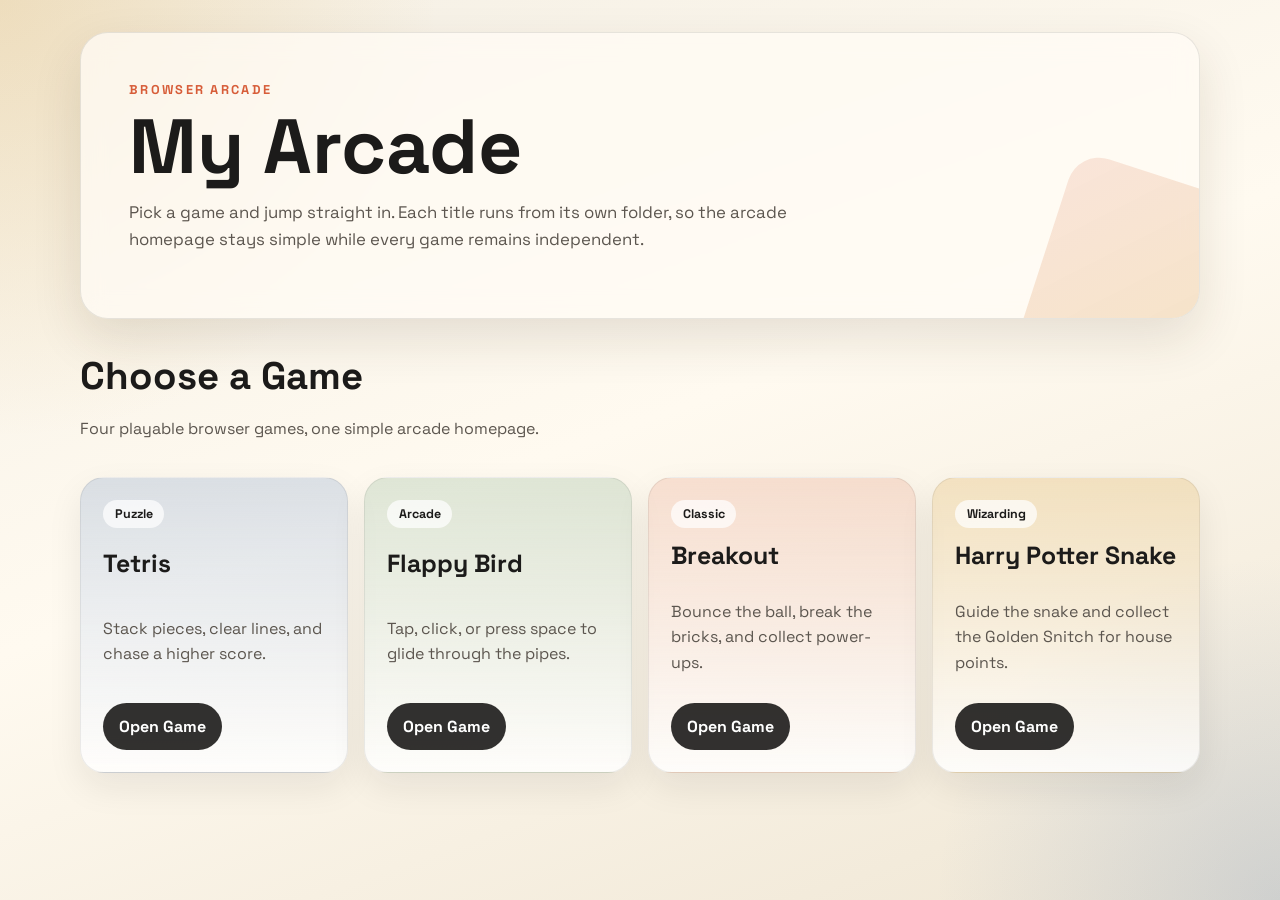
==== index.html @ aff058ff "Initial arcade website" ====
<!DOCTYPE html>
<html lang="en">
  <head>
    <meta charset="UTF-8" />
    <meta name="viewport" content="width=device-width, initial-scale=1.0" />
    <title>My Arcade</title>
    <link rel="preconnect" href="https://fonts.googleapis.com" />
    <link rel="preconnect" href="https://fonts.gstatic.com" crossorigin />
    <link
      href="https://fonts.googleapis.com/css2?family=Space+Grotesk:wght@400;500;700&display=swap"
      rel="stylesheet"
    />
    <link rel="stylesheet" href="style.css" />
  </head>
  <body>
    <div class="page-shell">
      <header class="hero">
        <p class="eyebrow">Browser Arcade</p>
        <h1>My Arcade</h1>
        <p class="hero-copy">
          Pick a game and jump straight in. Each title runs from its own folder,
          so the arcade homepage stays simple while every game remains
          independent.
        </p>
      </header>

      <main>
        <section class="games-section" aria-labelledby="games-heading">
          <div class="section-heading">
            <h2 id="games-heading">Choose a Game</h2>
            <p>Four playable browser games, one simple arcade homepage.</p>
          </div>

          <div class="game-grid">
            <a class="game-card tetris-card" href="./games/tetris/">
              <span class="game-tag">Puzzle</span>
              <h3>Tetris</h3>
              <p>Stack pieces, clear lines, and chase a higher score.</p>
              <span class="game-link">Open Game</span>
            </a>

            <a class="game-card flappy-card" href="./games/flappy-bird/">
              <span class="game-tag">Arcade</span>
              <h3>Flappy Bird</h3>
              <p>Tap, click, or press space to glide through the pipes.</p>
              <span class="game-link">Open Game</span>
            </a>

            <a class="game-card breakout-card" href="./games/breakout/">
              <span class="game-tag">Classic</span>
              <h3>Breakout</h3>
              <p>Bounce the ball, break the bricks, and collect power-ups.</p>
              <span class="game-link">Open Game</span>
            </a>

            <a class="game-card snake-card" href="./games/snake/">
              <span class="game-tag">Wizarding</span>
              <h3>Harry Potter Snake</h3>
              <p>Guide the snake and collect the Golden Snitch for house points.</p>
              <span class="game-link">Open Game</span>
            </a>
          </div>
        </section>
      </main>
    </div>

    <script src="script.js"></script>
  </body>
</html>
---- style.css ----
:root {
  --bg: #f4efe4;
  --bg-accent: #fffaf0;
  --surface: rgba(255, 252, 245, 0.76);
  --surface-strong: #fffdf8;
  --text: #1c1b1a;
  --muted: #5c564f;
  --border: rgba(28, 27, 26, 0.1);
  --shadow: 0 20px 50px rgba(59, 43, 15, 0.12);
  --gold: #d9a441;
  --red: #d75d39;
  --blue: #3d6db5;
  --green: #4d8b5f;
}

* {
  box-sizing: border-box;
}

html {
  scroll-behavior: smooth;
}

body {
  margin: 0;
  min-height: 100vh;
  font-family: "Space Grotesk", sans-serif;
  color: var(--text);
  background:
    radial-gradient(circle at top left, rgba(217, 164, 65, 0.24), transparent 28%),
    radial-gradient(circle at bottom right, rgba(61, 109, 181, 0.18), transparent 22%),
    linear-gradient(160deg, var(--bg) 0%, var(--bg-accent) 48%, #efe6d4 100%);
}

a {
  color: inherit;
  text-decoration: none;
}

.page-shell {
  width: min(1120px, calc(100% - 2rem));
  margin: 0 auto;
  padding: 2rem 0 3rem;
}

.hero,
.game-page {
  background: var(--surface);
  border: 1px solid var(--border);
  border-radius: 28px;
  box-shadow: var(--shadow);
  backdrop-filter: blur(12px);
}

.hero {
  padding: 3rem;
  position: relative;
  overflow: hidden;
  animation: fadeUp 700ms ease-out both;
}

.hero::after {
  content: "";
  position: absolute;
  inset: auto -60px -80px auto;
  width: 220px;
  height: 220px;
  background: linear-gradient(135deg, rgba(215, 93, 57, 0.14), rgba(217, 164, 65, 0.28));
  border-radius: 32px;
  transform: rotate(18deg);
}

.eyebrow {
  margin: 0 0 0.75rem;
  text-transform: uppercase;
  letter-spacing: 0.18em;
  font-size: 0.8rem;
  color: var(--red);
  font-weight: 700;
}

h1,
h2,
h3 {
  margin: 0;
}

h1 {
  font-size: clamp(2.5rem, 6vw, 4.8rem);
  line-height: 0.95;
  max-width: 9ch;
}

.hero-copy,
.section-heading p,
.game-card p,
.placeholder-copy,
.placeholder-note {
  color: var(--muted);
  line-height: 1.6;
}

.hero-copy {
  max-width: 42rem;
  font-size: 1.05rem;
  margin-top: 1rem;
}

.games-section {
  margin-top: 1.5rem;
}

.section-heading {
  padding: 0.5rem 0 1.25rem;
}

.section-heading h2 {
  font-size: clamp(1.6rem, 3vw, 2.4rem);
}

.game-grid {
  display: grid;
  grid-template-columns: repeat(4, minmax(0, 1fr));
  gap: 1rem;
}

.game-card {
  min-height: 220px;
  padding: 1.4rem;
  border-radius: 24px;
  border: 1px solid rgba(28, 27, 26, 0.08);
  background: rgba(255, 255, 255, 0.72);
  box-shadow: 0 14px 35px rgba(28, 27, 26, 0.08);
  display: flex;
  flex-direction: column;
  justify-content: space-between;
  gap: 0.75rem;
  transform: translateY(20px);
  opacity: 0;
  transition:
    transform 180ms ease,
    box-shadow 180ms ease,
    border-color 180ms ease;
}

.game-card.visible {
  transform: translateY(0);
  opacity: 1;
}

.game-card:hover,
.game-card:focus-visible {
  transform: translateY(-6px);
  box-shadow: 0 22px 40px rgba(28, 27, 26, 0.14);
  border-color: rgba(28, 27, 26, 0.16);
}

.game-tag {
  display: inline-flex;
  align-items: center;
  width: fit-content;
  padding: 0.35rem 0.7rem;
  border-radius: 999px;
  font-size: 0.78rem;
  font-weight: 700;
  background: rgba(255, 255, 255, 0.72);
}

.game-card h3 {
  font-size: 1.55rem;
}

.game-link,
.back-button {
  display: inline-flex;
  align-items: center;
  justify-content: center;
  width: fit-content;
  padding: 0.8rem 1rem;
  border-radius: 999px;
  font-weight: 700;
  transition: transform 180ms ease, background-color 180ms ease;
}

.game-link {
  background: rgba(28, 27, 26, 0.9);
  color: white;
}

.game-card:hover .game-link,
.back-button:hover,
.back-button:focus-visible {
  transform: translateY(-2px);
}

.tetris-card {
  background: linear-gradient(180deg, rgba(61, 109, 181, 0.18), rgba(255, 255, 255, 0.82));
}

.flappy-card {
  background: linear-gradient(180deg, rgba(77, 139, 95, 0.18), rgba(255, 255, 255, 0.82));
}

.breakout-card {
  background: linear-gradient(180deg, rgba(215, 93, 57, 0.16), rgba(255, 255, 255, 0.82));
}

.snake-card {
  background: linear-gradient(180deg, rgba(217, 164, 65, 0.24), rgba(255, 255, 255, 0.82));
}

.game-page {
  margin-top: 2.5rem;
  padding: 2.5rem;
  animation: fadeUp 600ms ease-out both;
}

.back-button {
  margin-bottom: 1.5rem;
  background: #1c1b1a;
  color: white;
}

.back-button.light {
  background: white;
  color: #1c1b1a;
}

.placeholder-badge {
  display: inline-flex;
  margin-bottom: 1rem;
  padding: 0.45rem 0.8rem;
  border-radius: 999px;
  background: rgba(255, 255, 255, 0.65);
  font-size: 0.8rem;
  font-weight: 700;
  text-transform: uppercase;
  letter-spacing: 0.08em;
}

.placeholder-title {
  font-size: clamp(2rem, 5vw, 3.6rem);
  margin-bottom: 0.75rem;
}

.placeholder-copy {
  max-width: 42rem;
  font-size: 1.05rem;
}

.placeholder-shell {
  margin-top: 2rem;
  padding: 1.5rem;
  border-radius: 24px;
  border: 1px dashed rgba(28, 27, 26, 0.18);
  background: rgba(255, 255, 255, 0.48);
}

.placeholder-frame {
  min-height: 300px;
  border-radius: 20px;
  border: 1px solid rgba(28, 27, 26, 0.08);
  background:
    linear-gradient(135deg, rgba(255, 255, 255, 0.88), rgba(248, 241, 227, 0.82));
  display: grid;
  place-items: center;
  text-align: center;
  padding: 1.5rem;
}

.placeholder-frame h2 {
  margin-bottom: 0.6rem;
}

.placeholder-note {
  margin: 0 auto;
  max-width: 32rem;
}

.wizard-theme {
  background:
    radial-gradient(circle at top left, rgba(217, 164, 65, 0.18), transparent 24%),
    linear-gradient(180deg, rgba(73, 92, 56, 0.2), rgba(255, 255, 255, 0.86));
}

@keyframes fadeUp {
  from {
    opacity: 0;
    transform: translateY(24px);
  }

  to {
    opacity: 1;
    transform: translateY(0);
  }
}

@media (max-width: 960px) {
  .game-grid {
    grid-template-columns: repeat(2, minmax(0, 1fr));
  }

  .hero,
  .game-page {
    padding: 2rem;
  }
}

@media (max-width: 600px) {
  .page-shell {
    width: min(100% - 1rem, 1120px);
    padding-top: 0.75rem;
  }

  .game-grid {
    grid-template-columns: 1fr;
  }

  .hero,
  .game-page {
    padding: 1.25rem;
    border-radius: 22px;
  }

  .placeholder-shell {
    padding: 1rem;
  }

  .placeholder-frame {
    min-height: 240px;
  }
}
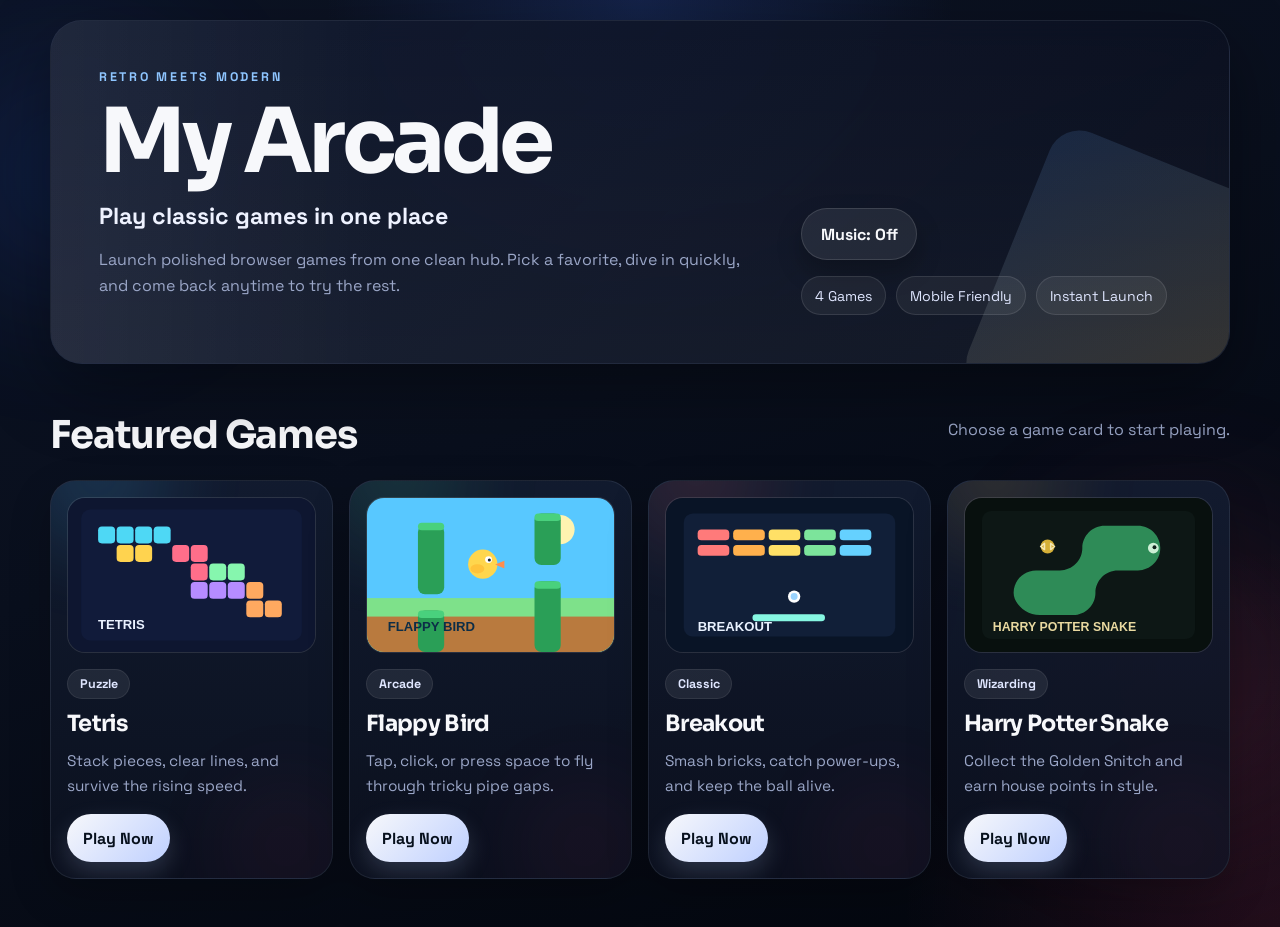
==== commit d6163d33: "Enhance arcade homepage UI" ====
--- a/index.html
+++ b/index.html
@@ -7,57 +7,114 @@
     <link rel="preconnect" href="https://fonts.googleapis.com" />
     <link rel="preconnect" href="https://fonts.gstatic.com" crossorigin />
     <link
-      href="https://fonts.googleapis.com/css2?family=Space+Grotesk:wght@400;500;700&display=swap"
+      href="https://fonts.googleapis.com/css2?family=Space+Grotesk:wght@400;500;700&family=Sora:wght@600;700;800&display=swap"
       rel="stylesheet"
     />
     <link rel="stylesheet" href="style.css" />
   </head>
   <body>
+    <div class="background-orb orb-one" aria-hidden="true"></div>
+    <div class="background-orb orb-two" aria-hidden="true"></div>
+
     <div class="page-shell">
       <header class="hero">
-        <p class="eyebrow">Browser Arcade</p>
-        <h1>My Arcade</h1>
-        <p class="hero-copy">
-          Pick a game and jump straight in. Each title runs from its own folder,
-          so the arcade homepage stays simple while every game remains
-          independent.
-        </p>
+        <div class="hero-copy-block">
+          <p class="eyebrow">Retro Meets Modern</p>
+          <h1>My Arcade</h1>
+          <p class="hero-subtitle">Play classic games in one place</p>
+          <p class="hero-copy">
+            Launch polished browser games from one clean hub. Pick a favorite,
+            dive in quickly, and come back anytime to try the rest.
+          </p>
+        </div>
+
+        <div class="hero-actions">
+          <button
+            id="musicToggle"
+            class="music-toggle"
+            type="button"
+            aria-pressed="false"
+          >
+            Music: Off
+          </button>
+          <div class="hero-badge-strip" aria-label="Arcade highlights">
+            <span>4 Games</span>
+            <span>Mobile Friendly</span>
+            <span>Instant Launch</span>
+          </div>
+        </div>
       </header>
 
       <main>
         <section class="games-section" aria-labelledby="games-heading">
           <div class="section-heading">
-            <h2 id="games-heading">Choose a Game</h2>
-            <p>Four playable browser games, one simple arcade homepage.</p>
+            <h2 id="games-heading">Featured Games</h2>
+            <p>Choose a game card to start playing.</p>
           </div>
 
           <div class="game-grid">
             <a class="game-card tetris-card" href="./games/tetris/">
-              <span class="game-tag">Puzzle</span>
-              <h3>Tetris</h3>
-              <p>Stack pieces, clear lines, and chase a higher score.</p>
-              <span class="game-link">Open Game</span>
+              <div class="game-thumb-wrap">
+                <img
+                  class="game-thumb"
+                  src="./assets/images/tetris-thumb.svg"
+                  alt="Colorful Tetris blocks thumbnail"
+                />
+              </div>
+              <div class="game-card-copy">
+                <span class="game-tag">Puzzle</span>
+                <h3>Tetris</h3>
+                <p>Stack pieces, clear lines, and survive the rising speed.</p>
+              </div>
+              <span class="game-link">Play Now</span>
             </a>
 
             <a class="game-card flappy-card" href="./games/flappy-bird/">
-              <span class="game-tag">Arcade</span>
-              <h3>Flappy Bird</h3>
-              <p>Tap, click, or press space to glide through the pipes.</p>
-              <span class="game-link">Open Game</span>
+              <div class="game-thumb-wrap">
+                <img
+                  class="game-thumb"
+                  src="./assets/images/flappy-thumb.svg"
+                  alt="Flappy Bird inspired flying scene thumbnail"
+                />
+              </div>
+              <div class="game-card-copy">
+                <span class="game-tag">Arcade</span>
+                <h3>Flappy Bird</h3>
+                <p>Tap, click, or press space to fly through tricky pipe gaps.</p>
+              </div>
+              <span class="game-link">Play Now</span>
             </a>
 
             <a class="game-card breakout-card" href="./games/breakout/">
-              <span class="game-tag">Classic</span>
-              <h3>Breakout</h3>
-              <p>Bounce the ball, break the bricks, and collect power-ups.</p>
-              <span class="game-link">Open Game</span>
+              <div class="game-thumb-wrap">
+                <img
+                  class="game-thumb"
+                  src="./assets/images/breakout-thumb.svg"
+                  alt="Breakout paddle and brick wall thumbnail"
+                />
+              </div>
+              <div class="game-card-copy">
+                <span class="game-tag">Classic</span>
+                <h3>Breakout</h3>
+                <p>Smash bricks, catch power-ups, and keep the ball alive.</p>
+              </div>
+              <span class="game-link">Play Now</span>
             </a>
 
             <a class="game-card snake-card" href="./games/snake/">
-              <span class="game-tag">Wizarding</span>
-              <h3>Harry Potter Snake</h3>
-              <p>Guide the snake and collect the Golden Snitch for house points.</p>
-              <span class="game-link">Open Game</span>
+              <div class="game-thumb-wrap">
+                <img
+                  class="game-thumb"
+                  src="./assets/images/snake-thumb.svg"
+                  alt="Harry Potter themed snake game thumbnail"
+                />
+              </div>
+              <div class="game-card-copy">
+                <span class="game-tag">Wizarding</span>
+                <h3>Harry Potter Snake</h3>
+                <p>Collect the Golden Snitch and earn house points in style.</p>
+              </div>
+              <span class="game-link">Play Now</span>
             </a>
           </div>
         </section>
--- a/style.css
+++ b/style.css
@@ -1,16 +1,17 @@
 :root {
-  --bg: #f4efe4;
-  --bg-accent: #fffaf0;
-  --surface: rgba(255, 252, 245, 0.76);
-  --surface-strong: #fffdf8;
-  --text: #1c1b1a;
-  --muted: #5c564f;
-  --border: rgba(28, 27, 26, 0.1);
-  --shadow: 0 20px 50px rgba(59, 43, 15, 0.12);
-  --gold: #d9a441;
-  --red: #d75d39;
-  --blue: #3d6db5;
-  --green: #4d8b5f;
+  --bg: #070b16;
+  --bg-deep: #03060d;
+  --surface: rgba(10, 16, 30, 0.74);
+  --surface-strong: rgba(15, 24, 44, 0.92);
+  --surface-soft: rgba(255, 255, 255, 0.06);
+  --text: #f7f8fb;
+  --muted: #9aa6c7;
+  --border: rgba(148, 163, 184, 0.14);
+  --shadow: 0 24px 70px rgba(0, 0, 0, 0.38);
+  --glow-blue: rgba(95, 161, 255, 0.42);
+  --glow-pink: rgba(255, 75, 130, 0.3);
+  --glow-gold: rgba(255, 197, 76, 0.34);
+  --hero-gradient: linear-gradient(135deg, rgba(19, 27, 49, 0.94), rgba(9, 14, 28, 0.88));
 }
 
 * {
@@ -27,9 +28,10 @@
   font-family: "Space Grotesk", sans-serif;
   color: var(--text);
   background:
-    radial-gradient(circle at top left, rgba(217, 164, 65, 0.24), transparent 28%),
-    radial-gradient(circle at bottom right, rgba(61, 109, 181, 0.18), transparent 22%),
-    linear-gradient(160deg, var(--bg) 0%, var(--bg-accent) 48%, #efe6d4 100%);
+    radial-gradient(circle at top, rgba(62, 114, 255, 0.18), transparent 28%),
+    radial-gradient(circle at bottom right, rgba(255, 75, 130, 0.12), transparent 24%),
+    linear-gradient(160deg, #0c1324 0%, #090f1d 44%, var(--bg-deep) 100%);
+  overflow-x: hidden;
 }
 
 a {
@@ -37,45 +39,98 @@
   text-decoration: none;
 }
 
+img {
+  display: block;
+  max-width: 100%;
+}
+
+.background-orb {
+  position: fixed;
+  border-radius: 999px;
+  filter: blur(80px);
+  pointer-events: none;
+  opacity: 0.7;
+  z-index: 0;
+}
+
+.orb-one {
+  top: 6%;
+  left: -4%;
+  width: 240px;
+  height: 240px;
+  background: rgba(48, 104, 255, 0.24);
+}
+
+.orb-two {
+  right: -5%;
+  bottom: 8%;
+  width: 320px;
+  height: 320px;
+  background: rgba(255, 83, 133, 0.16);
+}
+
 .page-shell {
-  width: min(1120px, calc(100% - 2rem));
+  position: relative;
+  z-index: 1;
+  width: min(1180px, calc(100% - 2rem));
   margin: 0 auto;
-  padding: 2rem 0 3rem;
+  padding: 1.25rem 0 3rem;
 }
 
 .hero,
 .game-page {
-  background: var(--surface);
   border: 1px solid var(--border);
-  border-radius: 28px;
+  border-radius: 32px;
   box-shadow: var(--shadow);
-  backdrop-filter: blur(12px);
+  backdrop-filter: blur(16px);
 }
 
 .hero {
-  padding: 3rem;
   position: relative;
   overflow: hidden;
-  animation: fadeUp 700ms ease-out both;
+  padding: 3rem;
+  background: var(--hero-gradient);
+  display: grid;
+  grid-template-columns: minmax(0, 1.5fr) minmax(280px, 0.85fr);
+  gap: 2rem;
+  align-items: end;
+  animation: fadeUp 760ms ease-out both;
+}
+
+.hero::before {
+  content: "";
+  position: absolute;
+  inset: auto -50px -80px auto;
+  width: 280px;
+  height: 280px;
+  border-radius: 32px;
+  background:
+    linear-gradient(135deg, rgba(95, 161, 255, 0.14), rgba(255, 197, 76, 0.18));
+  transform: rotate(22deg);
 }
 
 .hero::after {
   content: "";
   position: absolute;
-  inset: auto -60px -80px auto;
-  width: 220px;
-  height: 220px;
-  background: linear-gradient(135deg, rgba(215, 93, 57, 0.14), rgba(217, 164, 65, 0.28));
-  border-radius: 32px;
-  transform: rotate(18deg);
+  inset: 0;
+  background:
+    linear-gradient(90deg, rgba(255, 255, 255, 0.06), transparent 28%),
+    linear-gradient(180deg, transparent, rgba(255, 255, 255, 0.04));
+  pointer-events: none;
+}
+
+.hero-copy-block,
+.hero-actions {
+  position: relative;
+  z-index: 1;
 }
 
 .eyebrow {
-  margin: 0 0 0.75rem;
+  margin: 0 0 0.9rem;
   text-transform: uppercase;
-  letter-spacing: 0.18em;
-  font-size: 0.8rem;
-  color: var(--red);
+  letter-spacing: 0.22em;
+  font-size: 0.78rem;
+  color: #8ec5ff;
   font-weight: 700;
 }
 
@@ -86,9 +141,17 @@
 }
 
 h1 {
-  font-size: clamp(2.5rem, 6vw, 4.8rem);
+  font-family: "Sora", sans-serif;
+  font-size: clamp(3rem, 7vw, 5.6rem);
   line-height: 0.95;
-  max-width: 9ch;
+  letter-spacing: -0.05em;
+}
+
+.hero-subtitle {
+  margin: 1rem 0 0;
+  font-size: clamp(1.1rem, 2.1vw, 1.45rem);
+  color: #eef2ff;
+  font-weight: 700;
 }
 
 .hero-copy,
@@ -97,126 +160,252 @@
 .placeholder-copy,
 .placeholder-note {
   color: var(--muted);
-  line-height: 1.6;
+  line-height: 1.65;
 }
 
 .hero-copy {
-  max-width: 42rem;
-  font-size: 1.05rem;
+  max-width: 40rem;
+  font-size: 1rem;
   margin-top: 1rem;
 }
 
-.games-section {
-  margin-top: 1.5rem;
-}
-
-.section-heading {
-  padding: 0.5rem 0 1.25rem;
-}
-
-.section-heading h2 {
-  font-size: clamp(1.6rem, 3vw, 2.4rem);
-}
-
-.game-grid {
+.hero-actions {
   display: grid;
-  grid-template-columns: repeat(4, minmax(0, 1fr));
   gap: 1rem;
-}
-
-.game-card {
-  min-height: 220px;
-  padding: 1.4rem;
-  border-radius: 24px;
-  border: 1px solid rgba(28, 27, 26, 0.08);
-  background: rgba(255, 255, 255, 0.72);
-  box-shadow: 0 14px 35px rgba(28, 27, 26, 0.08);
-  display: flex;
-  flex-direction: column;
-  justify-content: space-between;
-  gap: 0.75rem;
-  transform: translateY(20px);
-  opacity: 0;
-  transition:
-    transform 180ms ease,
-    box-shadow 180ms ease,
-    border-color 180ms ease;
-}
-
-.game-card.visible {
-  transform: translateY(0);
-  opacity: 1;
-}
-
-.game-card:hover,
-.game-card:focus-visible {
-  transform: translateY(-6px);
-  box-shadow: 0 22px 40px rgba(28, 27, 26, 0.14);
-  border-color: rgba(28, 27, 26, 0.16);
-}
-
-.game-tag {
-  display: inline-flex;
-  align-items: center;
-  width: fit-content;
-  padding: 0.35rem 0.7rem;
-  border-radius: 999px;
-  font-size: 0.78rem;
-  font-weight: 700;
-  background: rgba(255, 255, 255, 0.72);
-}
-
-.game-card h3 {
-  font-size: 1.55rem;
-}
-
+  justify-items: start;
+}
+
+.music-toggle,
 .game-link,
 .back-button {
   display: inline-flex;
   align-items: center;
   justify-content: center;
   width: fit-content;
-  padding: 0.8rem 1rem;
-  border-radius: 999px;
+  border: 0;
+  border-radius: 999px;
+  font: inherit;
   font-weight: 700;
-  transition: transform 180ms ease, background-color 180ms ease;
-}
-
-.game-link {
-  background: rgba(28, 27, 26, 0.9);
-  color: white;
-}
-
-.game-card:hover .game-link,
+  transition:
+    transform 180ms ease,
+    background-color 180ms ease,
+    box-shadow 180ms ease,
+    border-color 180ms ease;
+}
+
+.music-toggle {
+  padding: 0.9rem 1.15rem;
+  background: rgba(255, 255, 255, 0.08);
+  color: var(--text);
+  border: 1px solid rgba(255, 255, 255, 0.12);
+  cursor: pointer;
+  box-shadow: 0 12px 26px rgba(0, 0, 0, 0.24);
+}
+
+.music-toggle.is-active {
+  background: linear-gradient(135deg, #5b8cff, #8a5cff);
+  box-shadow: 0 0 0 1px rgba(255, 255, 255, 0.12), 0 0 28px rgba(95, 161, 255, 0.36);
+}
+
+.music-toggle:hover,
+.music-toggle:focus-visible,
+.game-link:hover,
 .back-button:hover,
 .back-button:focus-visible {
   transform: translateY(-2px);
 }
 
-.tetris-card {
-  background: linear-gradient(180deg, rgba(61, 109, 181, 0.18), rgba(255, 255, 255, 0.82));
-}
-
-.flappy-card {
-  background: linear-gradient(180deg, rgba(77, 139, 95, 0.18), rgba(255, 255, 255, 0.82));
-}
-
-.breakout-card {
-  background: linear-gradient(180deg, rgba(215, 93, 57, 0.16), rgba(255, 255, 255, 0.82));
-}
-
-.snake-card {
-  background: linear-gradient(180deg, rgba(217, 164, 65, 0.24), rgba(255, 255, 255, 0.82));
+.hero-badge-strip {
+  display: flex;
+  flex-wrap: wrap;
+  gap: 0.65rem;
+}
+
+.hero-badge-strip span {
+  padding: 0.6rem 0.8rem;
+  border-radius: 999px;
+  background: rgba(255, 255, 255, 0.06);
+  border: 1px solid rgba(255, 255, 255, 0.1);
+  color: #dfe6ff;
+  font-size: 0.88rem;
+}
+
+.games-section {
+  margin-top: 1.8rem;
+}
+
+.section-heading {
+  display: flex;
+  align-items: end;
+  justify-content: space-between;
+  gap: 1rem;
+  padding: 0.5rem 0 1.3rem;
+}
+
+.section-heading h2 {
+  font-family: "Sora", sans-serif;
+  font-size: clamp(1.7rem, 3vw, 2.5rem);
+  letter-spacing: -0.03em;
+}
+
+.game-grid {
+  display: grid;
+  grid-template-columns: repeat(4, minmax(0, 1fr));
+  gap: 1rem;
+}
+
+.game-card {
+  position: relative;
+  min-height: 360px;
+  padding: 1rem;
+  border-radius: 26px;
+  border: 1px solid rgba(148, 163, 184, 0.14);
+  background: linear-gradient(180deg, rgba(19, 28, 49, 0.9), rgba(12, 17, 31, 0.92));
+  box-shadow: 0 16px 40px rgba(0, 0, 0, 0.24);
+  display: flex;
+  flex-direction: column;
+  gap: 1rem;
+  transform: translateY(20px);
+  opacity: 0;
+  overflow: hidden;
+  transition:
+    transform 220ms ease,
+    box-shadow 220ms ease,
+    border-color 220ms ease;
+}
+
+.game-card::before {
+  content: "";
+  position: absolute;
+  inset: -20% auto auto -10%;
+  width: 150px;
+  height: 150px;
+  border-radius: 999px;
+  background: var(--glow-blue);
+  filter: blur(40px);
+  opacity: 0.35;
+  transition: opacity 220ms ease, transform 220ms ease;
+}
+
+.game-card::after {
+  content: "";
+  position: absolute;
+  inset: auto -24px -38px auto;
+  width: 140px;
+  height: 140px;
+  border-radius: 999px;
+  background: var(--glow-pink);
+  filter: blur(44px);
+  opacity: 0.18;
+  transition: opacity 220ms ease;
+}
+
+.game-card.visible {
+  transform: translateY(0);
+  opacity: 1;
+}
+
+.game-card:hover,
+.game-card:focus-visible {
+  transform: translateY(-8px) scale(1.02);
+  box-shadow: 0 22px 52px rgba(0, 0, 0, 0.32);
+  border-color: rgba(124, 156, 255, 0.34);
+}
+
+.game-card:hover::before,
+.game-card:focus-visible::before {
+  opacity: 0.55;
+  transform: scale(1.06);
+}
+
+.game-card:hover::after,
+.game-card:focus-visible::after {
+  opacity: 0.28;
+}
+
+.game-thumb-wrap,
+.game-card-copy,
+.game-link {
+  position: relative;
+  z-index: 1;
+}
+
+.game-thumb-wrap {
+  border-radius: 18px;
+  overflow: hidden;
+  border: 1px solid rgba(255, 255, 255, 0.08);
+  background: rgba(255, 255, 255, 0.04);
+  aspect-ratio: 16 / 10;
+}
+
+.game-thumb {
+  width: 100%;
+  height: 100%;
+  object-fit: cover;
+}
+
+.game-card-copy {
+  display: grid;
+  gap: 0.65rem;
+}
+
+.game-tag {
+  display: inline-flex;
+  align-items: center;
+  width: fit-content;
+  padding: 0.38rem 0.72rem;
+  border-radius: 999px;
+  font-size: 0.78rem;
+  font-weight: 700;
+  color: #dfe6ff;
+  background: rgba(255, 255, 255, 0.08);
+  border: 1px solid rgba(255, 255, 255, 0.08);
+}
+
+.game-card h3 {
+  font-family: "Sora", sans-serif;
+  font-size: 1.4rem;
+  letter-spacing: -0.03em;
+}
+
+.game-card p {
+  margin: 0;
+  font-size: 0.96rem;
+}
+
+.game-link {
+  margin-top: auto;
+  padding: 0.82rem 1rem;
+  color: #07101d;
+  background: linear-gradient(135deg, #f7f8fb, #bfd0ff);
+  box-shadow: 0 10px 24px rgba(191, 208, 255, 0.18);
+}
+
+.tetris-card::before {
+  background: rgba(82, 194, 255, 0.42);
+}
+
+.flappy-card::before {
+  background: rgba(77, 235, 171, 0.34);
+}
+
+.breakout-card::before {
+  background: rgba(255, 109, 109, 0.34);
+}
+
+.snake-card::before {
+  background: var(--glow-gold);
 }
 
 .game-page {
   margin-top: 2.5rem;
   padding: 2.5rem;
   animation: fadeUp 600ms ease-out both;
+  background: rgba(255, 255, 255, 0.82);
 }
 
 .back-button {
-  margin-bottom: 1.5rem;
+  padding: 0.8rem 1rem;
   background: #1c1b1a;
   color: white;
 }
@@ -296,37 +485,57 @@
 }
 
 @media (max-width: 960px) {
+  .hero {
+    grid-template-columns: 1fr;
+    padding: 2.25rem;
+  }
+
   .game-grid {
     grid-template-columns: repeat(2, minmax(0, 1fr));
   }
 
+  .section-heading {
+    align-items: start;
+    flex-direction: column;
+  }
+}
+
+@media (max-width: 600px) {
+  .page-shell {
+    width: min(100% - 1rem, 1180px);
+    padding-top: 0.75rem;
+  }
+
   .hero,
   .game-page {
-    padding: 2rem;
-  }
-}
-
-@media (max-width: 600px) {
-  .page-shell {
-    width: min(100% - 1rem, 1120px);
-    padding-top: 0.75rem;
+    padding: 1.3rem;
+    border-radius: 24px;
   }
 
   .game-grid {
     grid-template-columns: 1fr;
   }
 
-  .hero,
-  .game-page {
-    padding: 1.25rem;
-    border-radius: 22px;
-  }
-
-  .placeholder-shell {
-    padding: 1rem;
-  }
-
-  .placeholder-frame {
-    min-height: 240px;
-  }
-}
+  .game-card {
+    min-height: 0;
+    padding: 0.85rem;
+  }
+
+  .hero-actions {
+    justify-items: stretch;
+  }
+
+  .music-toggle,
+  .game-link {
+    width: 100%;
+    min-height: 48px;
+  }
+
+  .hero-badge-strip {
+    gap: 0.5rem;
+  }
+
+  .hero-badge-strip span {
+    font-size: 0.82rem;
+  }
+}
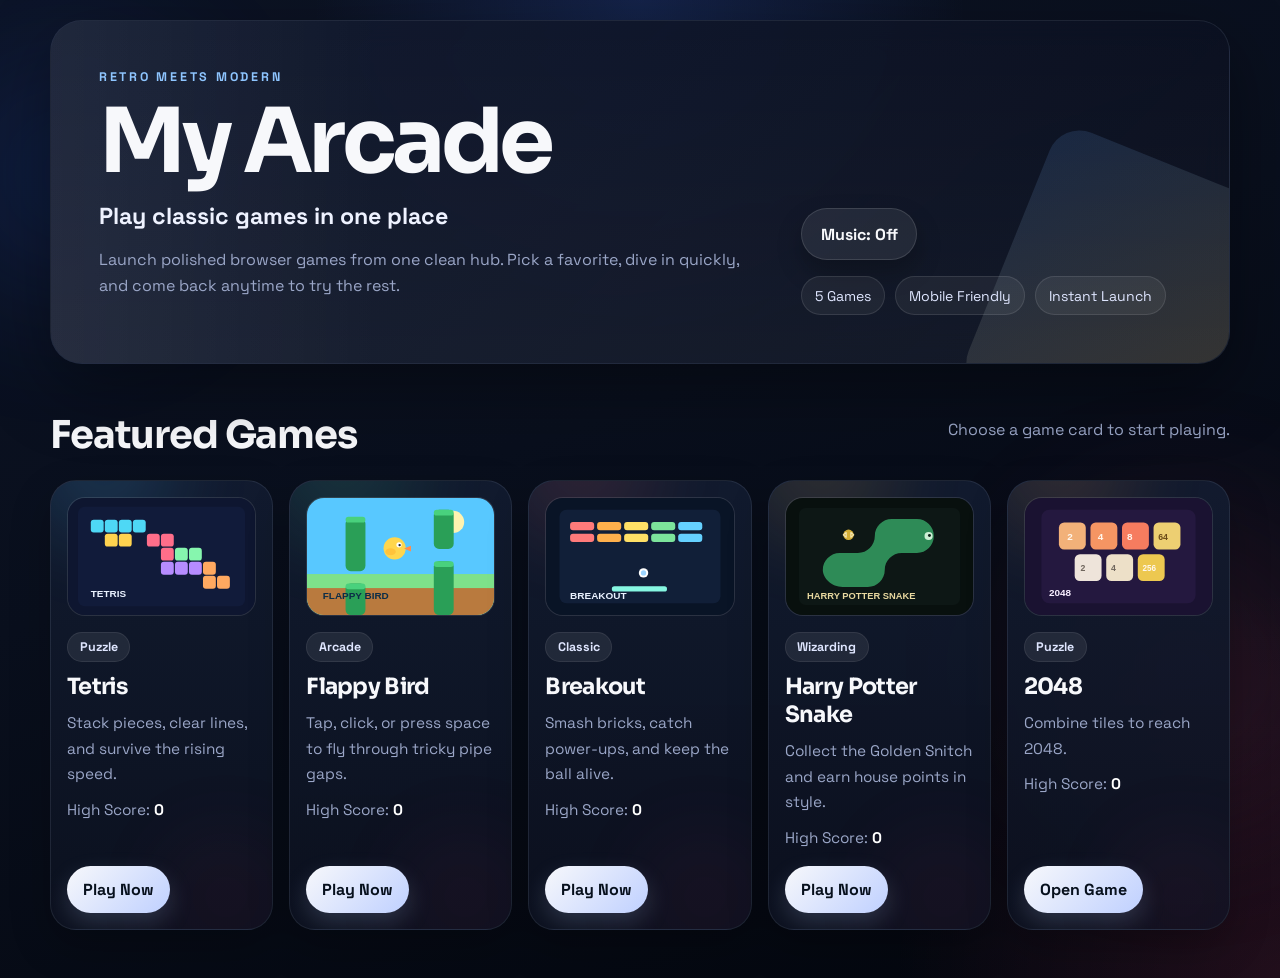
==== commit 6ea0494c: "Add 2048 and arcade high scores" ====
--- a/index.html
+++ b/index.html
@@ -38,7 +38,7 @@
             Music: Off
           </button>
           <div class="hero-badge-strip" aria-label="Arcade highlights">
-            <span>4 Games</span>
+            <span>5 Games</span>
             <span>Mobile Friendly</span>
             <span>Instant Launch</span>
           </div>
@@ -65,6 +65,7 @@
                 <span class="game-tag">Puzzle</span>
                 <h3>Tetris</h3>
                 <p>Stack pieces, clear lines, and survive the rising speed.</p>
+                <p class="game-score">High Score: <strong data-high-score="tetris">0</strong></p>
               </div>
               <span class="game-link">Play Now</span>
             </a>
@@ -81,6 +82,7 @@
                 <span class="game-tag">Arcade</span>
                 <h3>Flappy Bird</h3>
                 <p>Tap, click, or press space to fly through tricky pipe gaps.</p>
+                <p class="game-score">High Score: <strong data-high-score="flappy-bird">0</strong></p>
               </div>
               <span class="game-link">Play Now</span>
             </a>
@@ -97,6 +99,7 @@
                 <span class="game-tag">Classic</span>
                 <h3>Breakout</h3>
                 <p>Smash bricks, catch power-ups, and keep the ball alive.</p>
+                <p class="game-score">High Score: <strong data-high-score="breakout">0</strong></p>
               </div>
               <span class="game-link">Play Now</span>
             </a>
@@ -113,8 +116,26 @@
                 <span class="game-tag">Wizarding</span>
                 <h3>Harry Potter Snake</h3>
                 <p>Collect the Golden Snitch and earn house points in style.</p>
+                <p class="game-score">High Score: <strong data-high-score="snake">0</strong></p>
               </div>
               <span class="game-link">Play Now</span>
+            </a>
+
+            <a class="game-card game2048-card" href="./games/2048/">
+              <div class="game-thumb-wrap">
+                <img
+                  class="game-thumb"
+                  src="./assets/images/2048-thumb.svg"
+                  alt="2048 number tiles thumbnail"
+                />
+              </div>
+              <div class="game-card-copy">
+                <span class="game-tag">Puzzle</span>
+                <h3>2048</h3>
+                <p>Combine tiles to reach 2048.</p>
+                <p class="game-score">High Score: <strong data-high-score="2048">0</strong></p>
+              </div>
+              <span class="game-link">Open Game</span>
             </a>
           </div>
         </section>
--- a/style.css
+++ b/style.css
@@ -250,7 +250,7 @@
 
 .game-grid {
   display: grid;
-  grid-template-columns: repeat(4, minmax(0, 1fr));
+  grid-template-columns: repeat(auto-fit, minmax(220px, 1fr));
   gap: 1rem;
 }
 
@@ -269,9 +269,10 @@
   opacity: 0;
   overflow: hidden;
   transition:
-    transform 220ms ease,
-    box-shadow 220ms ease,
-    border-color 220ms ease;
+    transform 260ms cubic-bezier(0.22, 1, 0.36, 1),
+    box-shadow 260ms cubic-bezier(0.22, 1, 0.36, 1),
+    border-color 260ms cubic-bezier(0.22, 1, 0.36, 1),
+    filter 260ms cubic-bezier(0.22, 1, 0.36, 1);
 }
 
 .game-card::before {
@@ -300,6 +301,13 @@
   transition: opacity 220ms ease;
 }
 
+.game-card .game-thumb-wrap,
+.game-card .game-link {
+  transition:
+    transform 260ms cubic-bezier(0.22, 1, 0.36, 1),
+    box-shadow 260ms cubic-bezier(0.22, 1, 0.36, 1);
+}
+
 .game-card.visible {
   transform: translateY(0);
   opacity: 1;
@@ -307,20 +315,30 @@
 
 .game-card:hover,
 .game-card:focus-visible {
-  transform: translateY(-8px) scale(1.02);
-  box-shadow: 0 22px 52px rgba(0, 0, 0, 0.32);
-  border-color: rgba(124, 156, 255, 0.34);
+  transform: translateY(-10px);
+  box-shadow:
+    0 24px 56px rgba(0, 0, 0, 0.34),
+    0 0 0 1px rgba(124, 156, 255, 0.18),
+    0 0 26px rgba(95, 161, 255, 0.14);
+  border-color: rgba(124, 156, 255, 0.3);
+  filter: saturate(1.04);
 }
 
 .game-card:hover::before,
 .game-card:focus-visible::before {
-  opacity: 0.55;
-  transform: scale(1.06);
+  opacity: 0.48;
+  transform: scale(1.04);
 }
 
 .game-card:hover::after,
 .game-card:focus-visible::after {
-  opacity: 0.28;
+  opacity: 0.22;
+}
+
+.game-card:hover .game-thumb-wrap,
+.game-card:focus-visible .game-thumb-wrap {
+  transform: translateY(-2px);
+  box-shadow: 0 16px 34px rgba(0, 0, 0, 0.2);
 }
 
 .game-thumb-wrap,
@@ -373,12 +391,37 @@
   font-size: 0.96rem;
 }
 
+.game-score {
+  margin-top: 0.1rem;
+  color: #dfe6ff;
+  font-size: 0.92rem;
+}
+
+.game-score strong {
+  color: #ffffff;
+}
+
 .game-link {
   margin-top: auto;
   padding: 0.82rem 1rem;
   color: #07101d;
   background: linear-gradient(135deg, #f7f8fb, #bfd0ff);
   box-shadow: 0 10px 24px rgba(191, 208, 255, 0.18);
+  transform-origin: center;
+}
+
+.game-card:hover .game-link,
+.game-card:focus-visible .game-link {
+  transform: translateY(-2px) scale(1.03);
+  background: linear-gradient(135deg, #ffffff, #9fbcff);
+  box-shadow: 0 14px 28px rgba(159, 188, 255, 0.24);
+}
+
+.game-card:active .game-link,
+.game-link:active {
+  transform: translateY(1px) scale(0.98);
+  background: linear-gradient(135deg, #eef3ff, #8eaef8);
+  box-shadow: 0 6px 14px rgba(159, 188, 255, 0.18);
 }
 
 .tetris-card::before {
@@ -395,6 +438,10 @@
 
 .snake-card::before {
   background: var(--glow-gold);
+}
+
+.game2048-card::before {
+  background: rgba(255, 164, 84, 0.36);
 }
 
 .game-page {
@@ -490,10 +537,6 @@
     padding: 2.25rem;
   }
 
-  .game-grid {
-    grid-template-columns: repeat(2, minmax(0, 1fr));
-  }
-
   .section-heading {
     align-items: start;
     flex-direction: column;
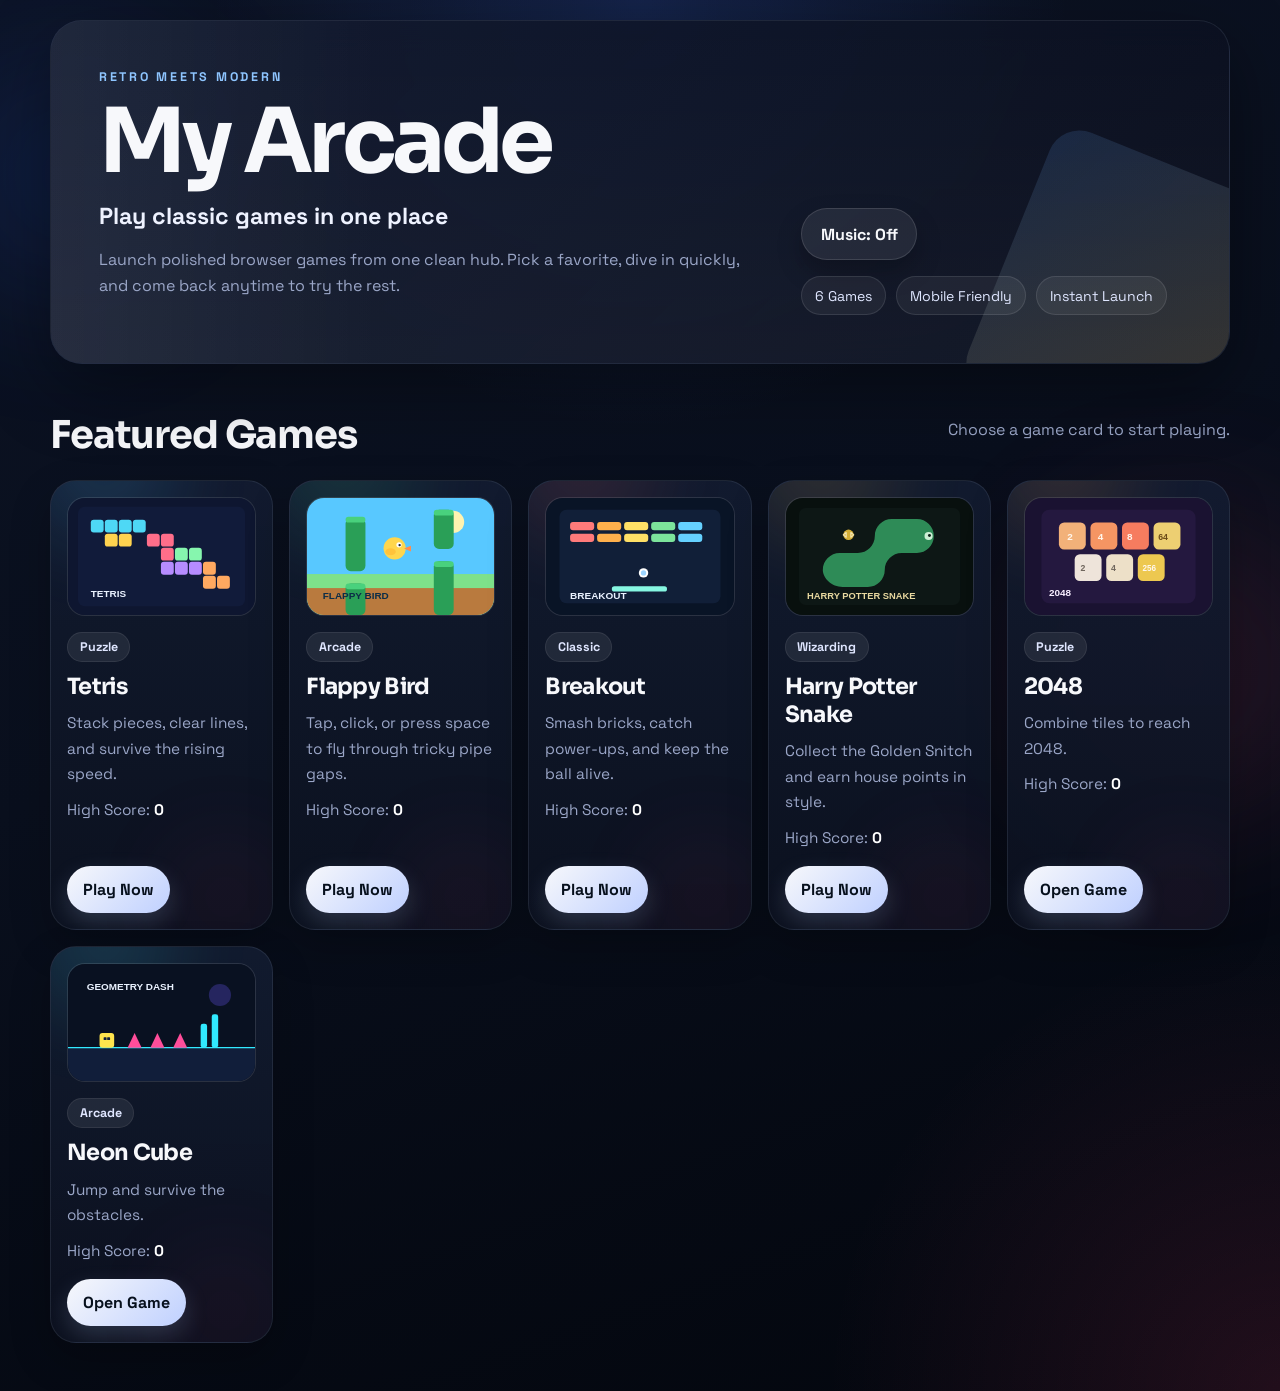
==== commit 0ad667b5: "Add Neon Cube and latest arcade updates" ====
--- a/index.html
+++ b/index.html
@@ -38,7 +38,7 @@
             Music: Off
           </button>
           <div class="hero-badge-strip" aria-label="Arcade highlights">
-            <span>5 Games</span>
+            <span>6 Games</span>
             <span>Mobile Friendly</span>
             <span>Instant Launch</span>
           </div>
@@ -137,6 +137,23 @@
               </div>
               <span class="game-link">Open Game</span>
             </a>
+
+            <a class="game-card geometry-card" href="./games/geometry-dash/">
+              <div class="game-thumb-wrap">
+                <img
+                  class="game-thumb"
+                  src="./assets/images/geometry-dash-thumb.svg"
+                  alt="Neon Cube style neon obstacle course thumbnail"
+                />
+              </div>
+              <div class="game-card-copy">
+                <span class="game-tag">Arcade</span>
+                <h3>Neon Cube</h3>
+                <p>Jump and survive the obstacles.</p>
+                <p class="game-score">High Score: <strong data-high-score="geometry-dash">0</strong></p>
+              </div>
+              <span class="game-link">Open Game</span>
+            </a>
           </div>
         </section>
       </main>
--- a/style.css
+++ b/style.css
@@ -444,6 +444,10 @@
   background: rgba(255, 164, 84, 0.36);
 }
 
+.geometry-card::before {
+  background: rgba(67, 239, 255, 0.36);
+}
+
 .game-page {
   margin-top: 2.5rem;
   padding: 2.5rem;
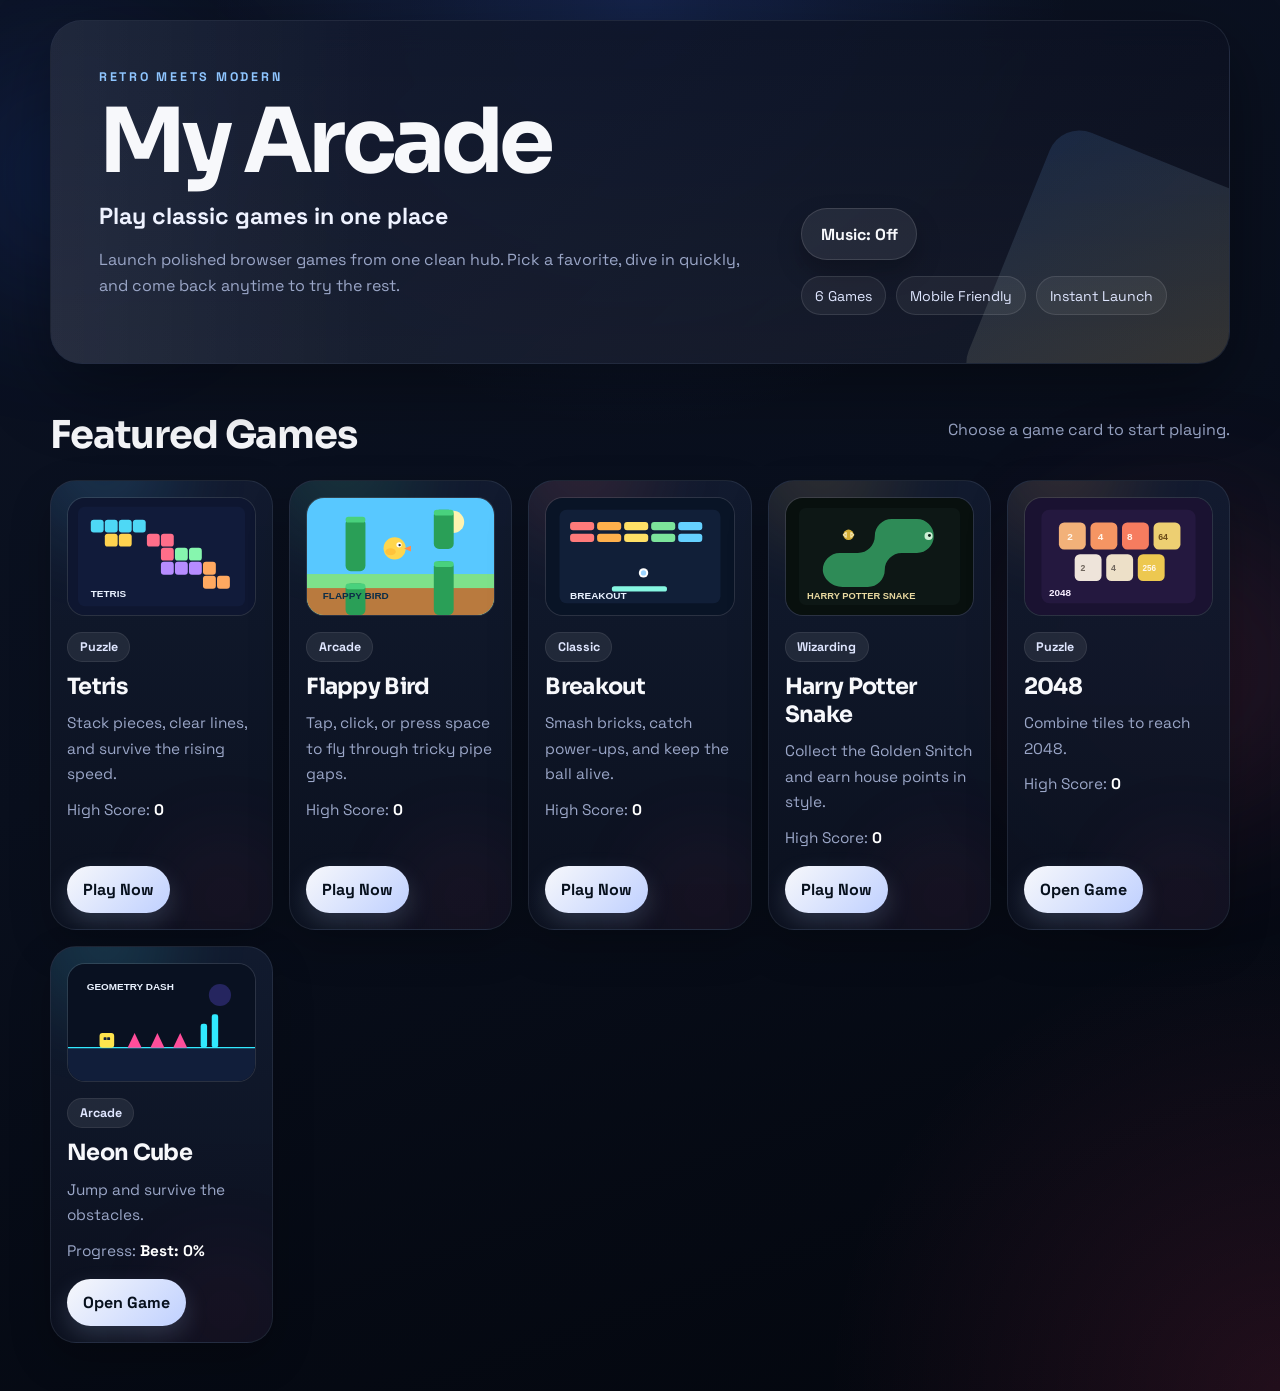
==== commit 7fee760c: "Add Neon Cube level progress tracking" ====
--- a/index.html
+++ b/index.html
@@ -150,7 +150,7 @@
                 <span class="game-tag">Arcade</span>
                 <h3>Neon Cube</h3>
                 <p>Jump and survive the obstacles.</p>
-                <p class="game-score">High Score: <strong data-high-score="geometry-dash">0</strong></p>
+                <p class="game-score">Progress: <strong data-progress-game="geometry-dash">0%</strong></p>
               </div>
               <span class="game-link">Open Game</span>
             </a>
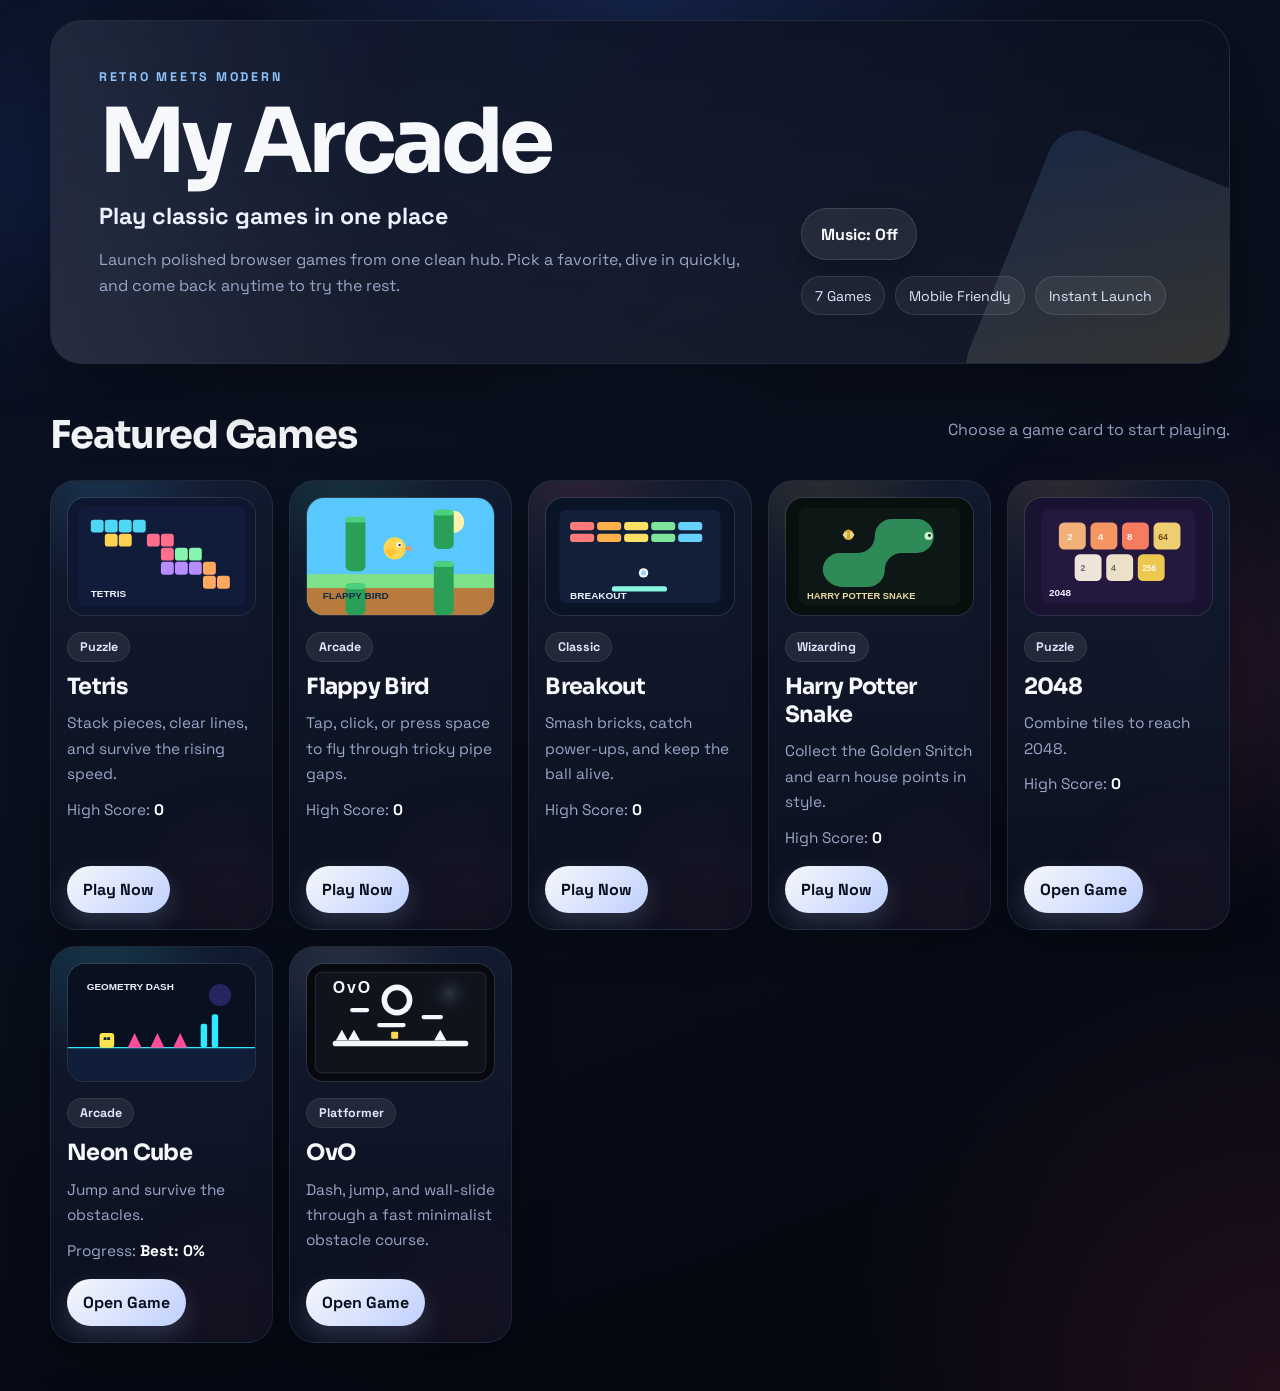
==== commit d170f045: "Add OvO to arcade" ====
--- a/index.html
+++ b/index.html
@@ -38,7 +38,7 @@
             Music: Off
           </button>
           <div class="hero-badge-strip" aria-label="Arcade highlights">
-            <span>6 Games</span>
+            <span>7 Games</span>
             <span>Mobile Friendly</span>
             <span>Instant Launch</span>
           </div>
@@ -154,6 +154,22 @@
               </div>
               <span class="game-link">Open Game</span>
             </a>
+
+            <a class="game-card ovo-card" href="./games/ovo/">
+              <div class="game-thumb-wrap">
+                <img
+                  class="game-thumb"
+                  src="./assets/images/ovo-thumb.svg"
+                  alt="Minimal black and white OvO platformer thumbnail"
+                />
+              </div>
+              <div class="game-card-copy">
+                <span class="game-tag">Platformer</span>
+                <h3>OvO</h3>
+                <p>Dash, jump, and wall-slide through a fast minimalist obstacle course.</p>
+              </div>
+              <span class="game-link">Open Game</span>
+            </a>
           </div>
         </section>
       </main>
--- a/style.css
+++ b/style.css
@@ -448,6 +448,10 @@
   background: rgba(67, 239, 255, 0.36);
 }
 
+.ovo-card::before {
+  background: rgba(255, 255, 255, 0.28);
+}
+
 .game-page {
   margin-top: 2.5rem;
   padding: 2.5rem;
